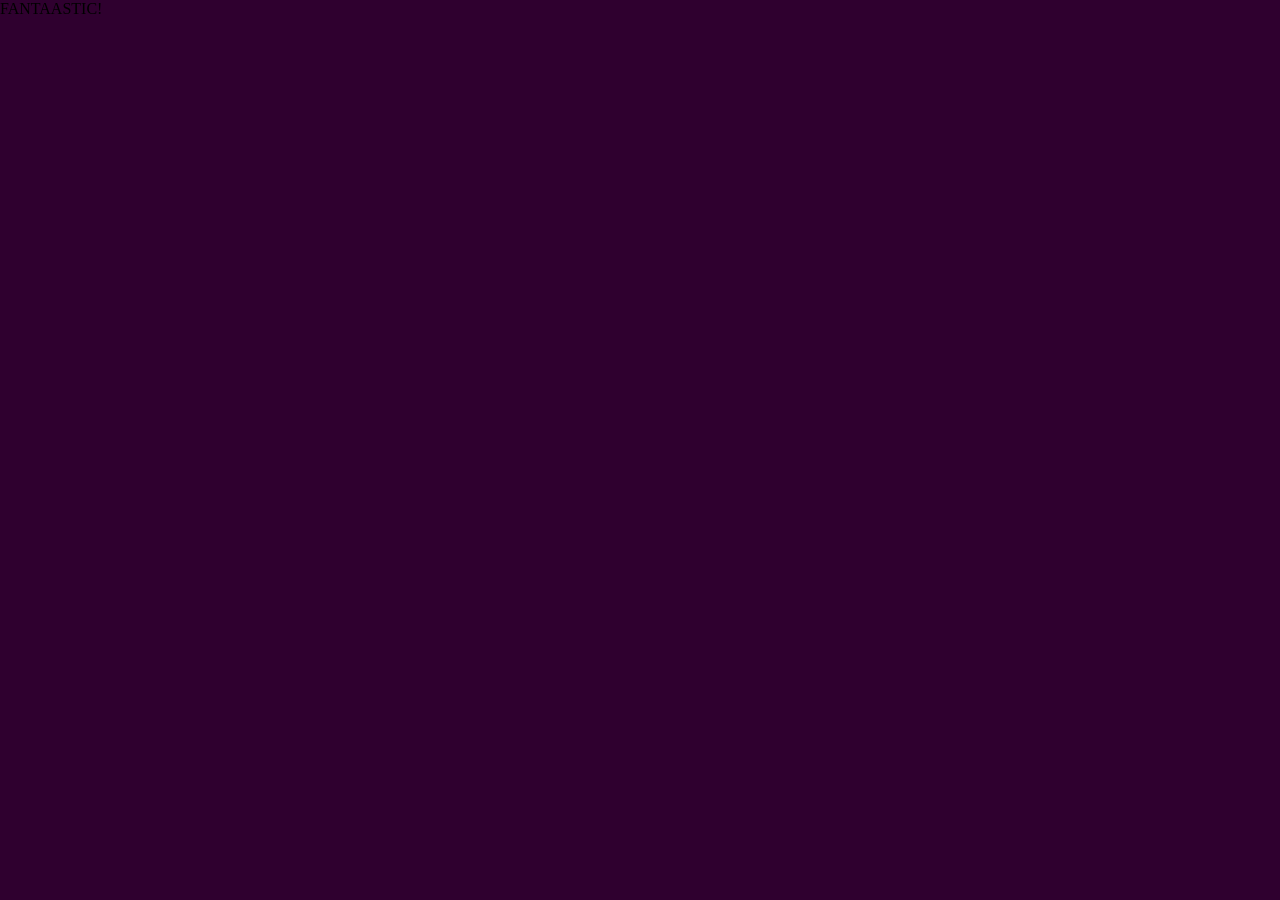
==== index.html @ 9be0a78f "first devel commit" ====
<!DOCTYPE html>
<html lang="en">
<head>
    <meta charset="UTF-8">
    <meta name="viewport" content="width=device-width, initial-scale=1.0">
    <title>Matt Wired Content Creator Links</title>
    <link rel="stylesheet" href="css/style.css">
</head>
<body>
    FANTAASTIC!
    <script src="js/main.js"></script>
</body>
</html>
---- css/style.css ----
* {
    margin: 0;
    padding: 0;
    box-sizing: border-box;
}

body {
    background-color: #2f002f;
}
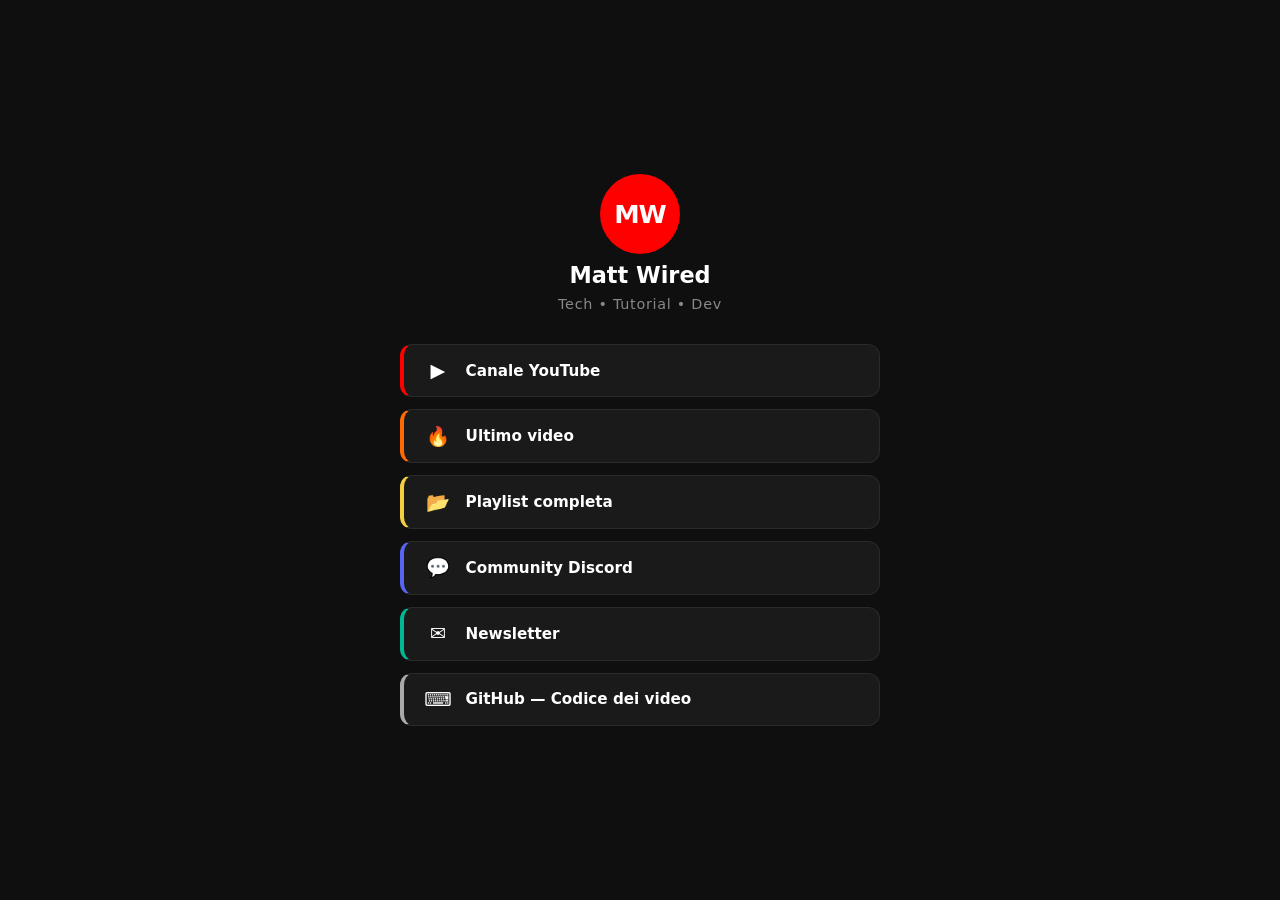
==== commit 26dc6c8c: "test ai" ====
--- a/index.html
+++ b/index.html
@@ -1,13 +1,59 @@
 <!DOCTYPE html>
-<html lang="en">
+<html lang="it">
 <head>
     <meta charset="UTF-8">
     <meta name="viewport" content="width=device-width, initial-scale=1.0">
-    <title>Matt Wired Content Creator Links</title>
+    <title>Matt Wired</title>
     <link rel="stylesheet" href="css/style.css">
 </head>
 <body>
-    FANTAASTIC!
+    <div class="container">
+        <div class="profile">
+            <div class="avatar">MW</div>
+            <h1>Matt Wired</h1>
+            <p class="bio">Tech • Tutorial • Dev</p>
+        </div>
+
+        <ul class="links">
+            <li>
+                <a href="#" class="link-card youtube">
+                    <span class="icon">▶</span>
+                    <span class="label">Canale YouTube</span>
+                </a>
+            </li>
+            <li>
+                <a href="#" class="link-card video">
+                    <span class="icon">🔥</span>
+                    <span class="label">Ultimo video</span>
+                </a>
+            </li>
+            <li>
+                <a href="#" class="link-card playlist">
+                    <span class="icon">📂</span>
+                    <span class="label">Playlist completa</span>
+                </a>
+            </li>
+            <li>
+                <a href="#" class="link-card discord">
+                    <span class="icon">💬</span>
+                    <span class="label">Community Discord</span>
+                </a>
+            </li>
+            <li>
+                <a href="#" class="link-card newsletter">
+                    <span class="icon">✉️</span>
+                    <span class="label">Newsletter</span>
+                </a>
+            </li>
+            <li>
+                <a href="#" class="link-card github">
+                    <span class="icon">⌨</span>
+                    <span class="label">GitHub — Codice dei video</span>
+                </a>
+            </li>
+        </ul>
+    </div>
+
     <script src="js/main.js"></script>
 </body>
 </html>
--- a/css/style.css
+++ b/css/style.css
@@ -5,5 +5,100 @@
 }
 
 body {
-    background-color: #2f002f;
-}+    background-color: #0f0f0f;
+    font-family: 'Segoe UI', system-ui, sans-serif;
+    min-height: 100vh;
+    display: flex;
+    align-items: center;
+    justify-content: center;
+    padding: 2rem 1rem;
+}
+
+.container {
+    width: 100%;
+    max-width: 480px;
+    display: flex;
+    flex-direction: column;
+    align-items: center;
+    gap: 2rem;
+}
+
+/* ── Profile ── */
+.profile {
+    display: flex;
+    flex-direction: column;
+    align-items: center;
+    gap: 0.5rem;
+    text-align: center;
+}
+
+.avatar {
+    width: 80px;
+    height: 80px;
+    border-radius: 50%;
+    background: #ff0000;
+    color: #fff;
+    font-size: 1.6rem;
+    font-weight: 700;
+    display: flex;
+    align-items: center;
+    justify-content: center;
+    letter-spacing: -1px;
+}
+
+.profile h1 {
+    color: #ffffff;
+    font-size: 1.4rem;
+    font-weight: 700;
+}
+
+.bio {
+    color: #888;
+    font-size: 0.9rem;
+    letter-spacing: 0.05em;
+}
+
+/* ── Links list ── */
+.links {
+    width: 100%;
+    list-style: none;
+    display: flex;
+    flex-direction: column;
+    gap: 0.75rem;
+}
+
+.link-card {
+    display: flex;
+    align-items: center;
+    gap: 0.85rem;
+    width: 100%;
+    padding: 0.9rem 1.25rem;
+    border-radius: 12px;
+    text-decoration: none;
+    font-size: 0.95rem;
+    font-weight: 600;
+    transition: transform 0.15s ease, filter 0.15s ease;
+    background: #1a1a1a;
+    color: #fff;
+    border: 1px solid #2a2a2a;
+}
+
+.link-card:hover {
+    transform: translateY(-2px);
+    filter: brightness(1.15);
+}
+
+.link-card .icon {
+    font-size: 1.2rem;
+    width: 28px;
+    text-align: center;
+    flex-shrink: 0;
+}
+
+/* Individual accent colours */
+.link-card.youtube   { border-left: 4px solid #ff0000; }
+.link-card.video     { border-left: 4px solid #ff6a00; }
+.link-card.playlist  { border-left: 4px solid #f4d03f; }
+.link-card.discord   { border-left: 4px solid #5865f2; }
+.link-card.newsletter{ border-left: 4px solid #00b894; }
+.link-card.github    { border-left: 4px solid #aaa; }
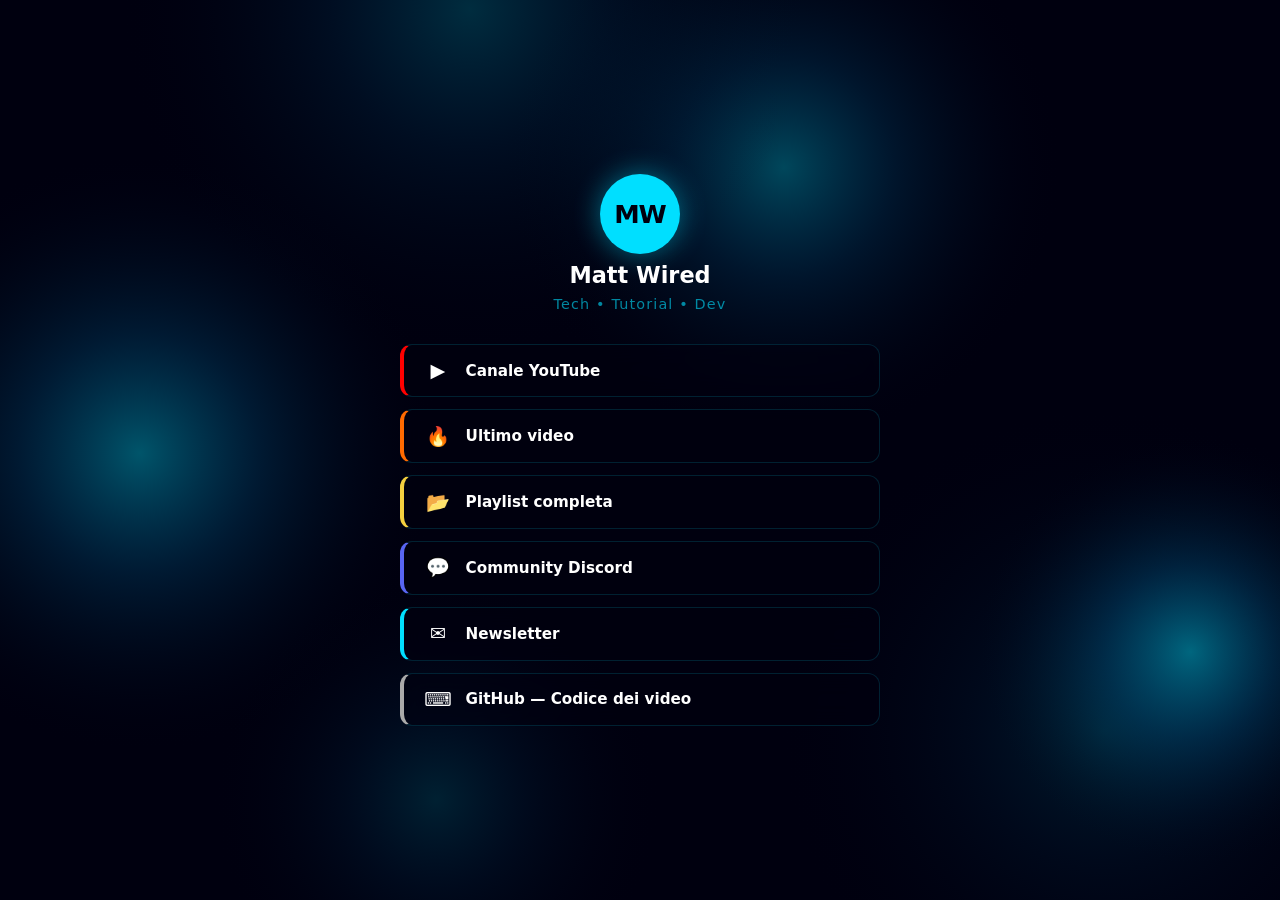
==== commit a7e74660: "test 2 ai" ====
--- a/index.html
+++ b/index.html
@@ -7,6 +7,8 @@
     <link rel="stylesheet" href="css/style.css">
 </head>
 <body>
+    <canvas id="bg-canvas"></canvas>
+
     <div class="container">
         <div class="profile">
             <div class="avatar">MW</div>
--- a/css/style.css
+++ b/css/style.css
@@ -5,7 +5,7 @@
 }
 
 body {
-    background-color: #0f0f0f;
+    background-color: rgb(0,0,15);
     font-family: 'Segoe UI', system-ui, sans-serif;
     min-height: 100vh;
     display: flex;
@@ -14,7 +14,20 @@
     padding: 2rem 1rem;
 }
 
+/* ── Animated canvas background ── */
+#bg-canvas {
+    position: fixed;
+    inset: 0;
+    width: 100%;
+    height: 100%;
+    z-index: 0;
+    display: block;
+}
+
+/* ── Layout ── */
 .container {
+    position: relative;
+    z-index: 1;
     width: 100%;
     max-width: 480px;
     display: flex;
@@ -36,14 +49,15 @@
     width: 80px;
     height: 80px;
     border-radius: 50%;
-    background: #ff0000;
-    color: #fff;
+    background: rgb(0,223,255);
+    color: rgb(0,0,15);
     font-size: 1.6rem;
     font-weight: 700;
     display: flex;
     align-items: center;
     justify-content: center;
     letter-spacing: -1px;
+    box-shadow: 0 0 28px rgba(0,223,255,0.45);
 }
 
 .profile h1 {
@@ -53,9 +67,9 @@
 }
 
 .bio {
-    color: #888;
+    color: rgba(0,223,255,0.6);
     font-size: 0.9rem;
-    letter-spacing: 0.05em;
+    letter-spacing: 0.08em;
 }
 
 /* ── Links list ── */
@@ -77,14 +91,17 @@
     text-decoration: none;
     font-size: 0.95rem;
     font-weight: 600;
-    transition: transform 0.15s ease, filter 0.15s ease;
-    background: #1a1a1a;
+    transition: transform 0.15s ease, filter 0.15s ease, box-shadow 0.15s ease;
+    background: rgba(0,0,15,0.55);
+    backdrop-filter: blur(12px);
+    -webkit-backdrop-filter: blur(12px);
     color: #fff;
-    border: 1px solid #2a2a2a;
+    border: 1px solid rgba(0,223,255,0.15);
 }
 
 .link-card:hover {
     transform: translateY(-2px);
+    box-shadow: 0 4px 24px rgba(0,223,255,0.2);
     filter: brightness(1.15);
 }
 
@@ -96,9 +113,9 @@
 }
 
 /* Individual accent colours */
-.link-card.youtube   { border-left: 4px solid #ff0000; }
-.link-card.video     { border-left: 4px solid #ff6a00; }
-.link-card.playlist  { border-left: 4px solid #f4d03f; }
-.link-card.discord   { border-left: 4px solid #5865f2; }
-.link-card.newsletter{ border-left: 4px solid #00b894; }
-.link-card.github    { border-left: 4px solid #aaa; }+.link-card.youtube    { border-left: 4px solid #ff0000; }
+.link-card.video      { border-left: 4px solid #ff6a00; }
+.link-card.playlist   { border-left: 4px solid #f4d03f; }
+.link-card.discord    { border-left: 4px solid #5865f2; }
+.link-card.newsletter { border-left: 4px solid rgb(0,223,255); }
+.link-card.github     { border-left: 4px solid #aaa; }
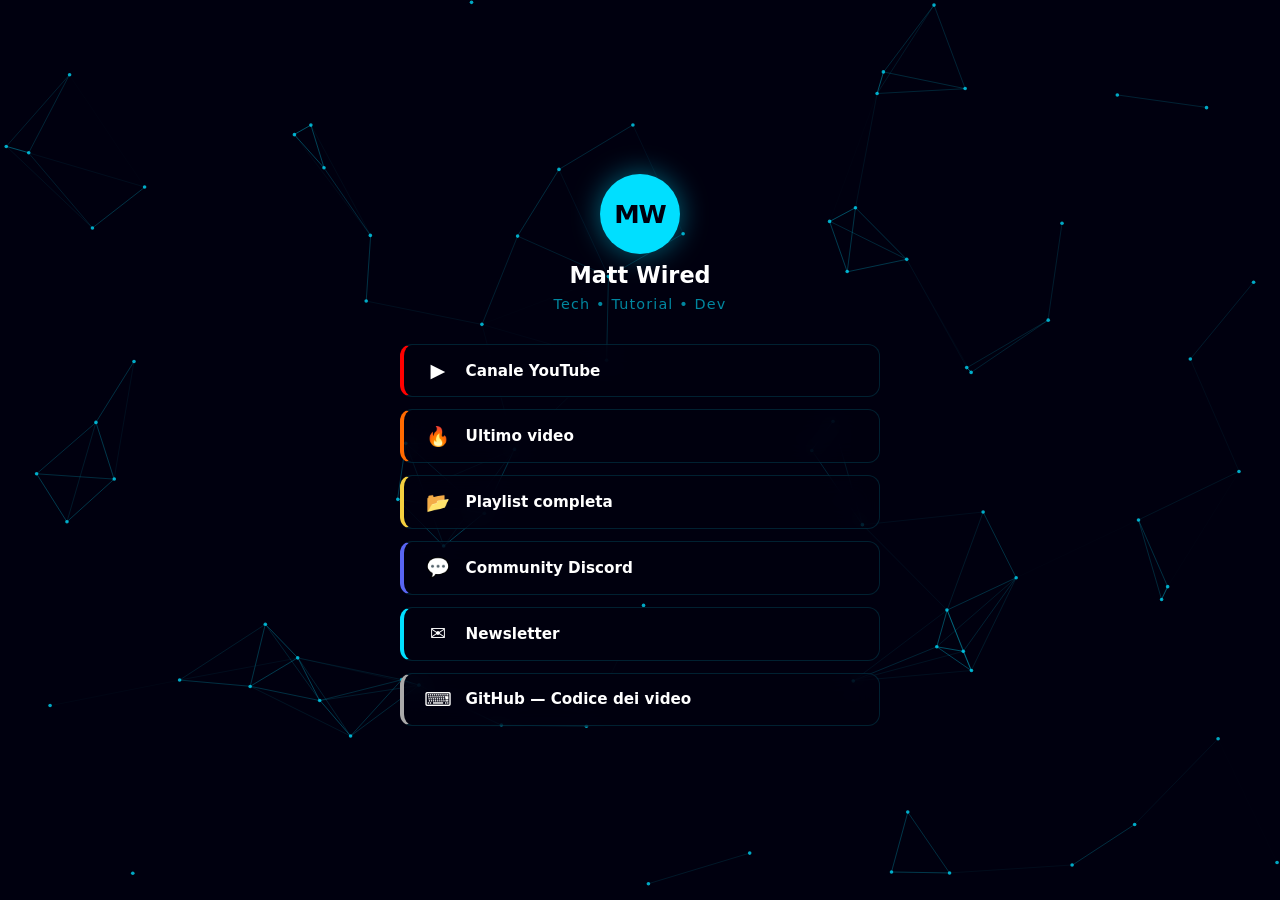
==== commit 12411bbc: "first link" ====
--- a/index.html
+++ b/index.html
@@ -18,7 +18,7 @@
 
         <ul class="links">
             <li>
-                <a href="#" class="link-card youtube">
+                <a href="https://youtube.com/@mattwired?sub_confirmation=1" class="link-card youtube">
                     <span class="icon">▶</span>
                     <span class="label">Canale YouTube</span>
                 </a>
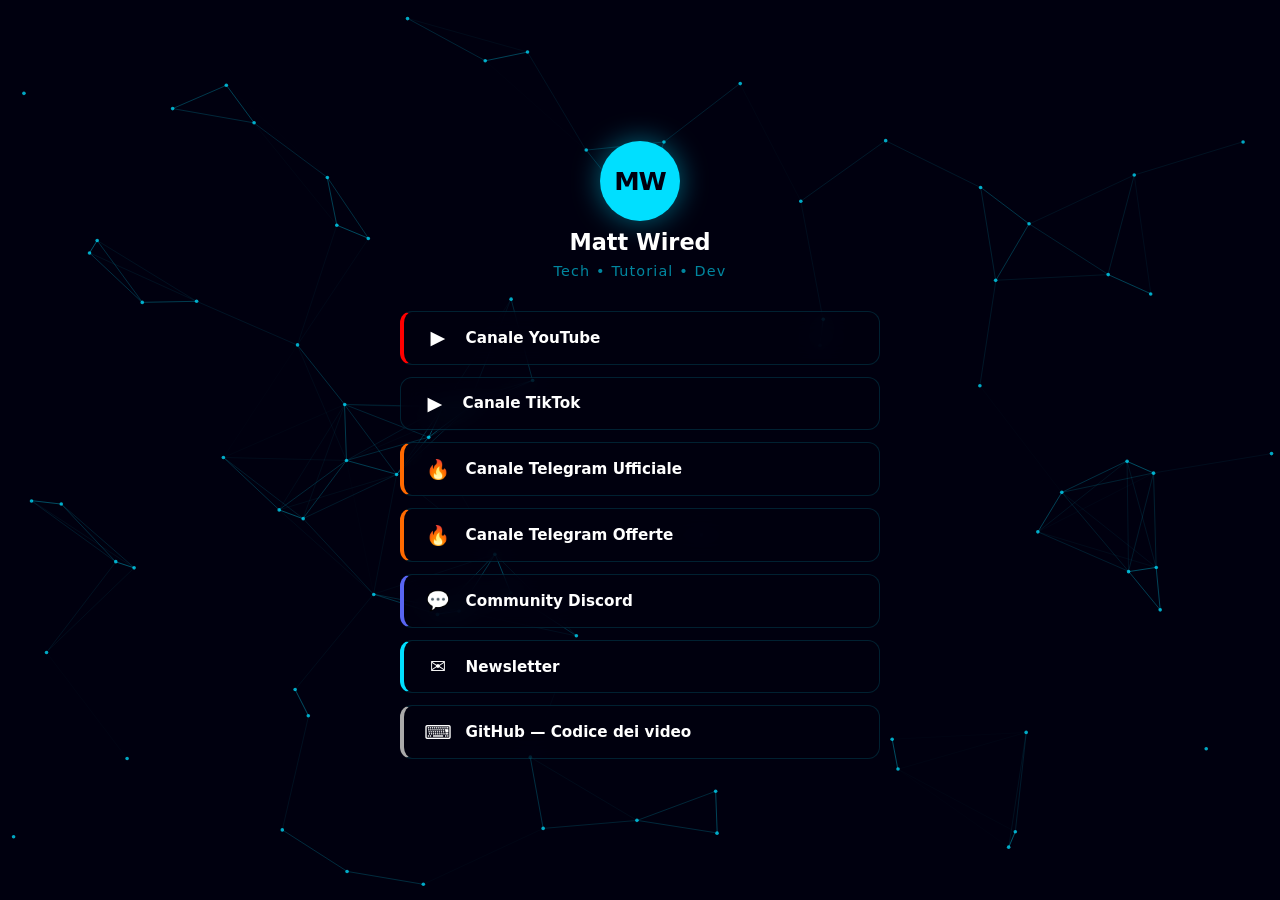
==== commit 8ef6db25: "first link" ====
--- a/index.html
+++ b/index.html
@@ -24,19 +24,25 @@
                 </a>
             </li>
             <li>
-                <a href="#" class="link-card video">
-                    <span class="icon">🔥</span>
-                    <span class="label">Ultimo video</span>
+                <a href="https://tiktok.com/@mattwired" class="link-card tiktok">
+                    <span class="icon">▶</span>
+                    <span class="label">Canale TikTok</span>
                 </a>
             </li>
             <li>
-                <a href="#" class="link-card playlist">
-                    <span class="icon">📂</span>
-                    <span class="label">Playlist completa</span>
+                <a href="https://t.me/mattwired" class="link-card video">
+                    <span class="icon">🔥</span>
+                    <span class="label">Canale Telegram Ufficiale</span>
                 </a>
             </li>
             <li>
-                <a href="#" class="link-card discord">
+                <a href="https://t.me/mattwiredofferte" class="link-card video">
+                    <span class="icon">🔥</span>
+                    <span class="label">Canale Telegram Offerte</span>
+                </a>
+            </li>
+            <li>
+                <a href="https://discord.gg/dzXUc9YeDj" class="link-card discord">
                     <span class="icon">💬</span>
                     <span class="label">Community Discord</span>
                 </a>
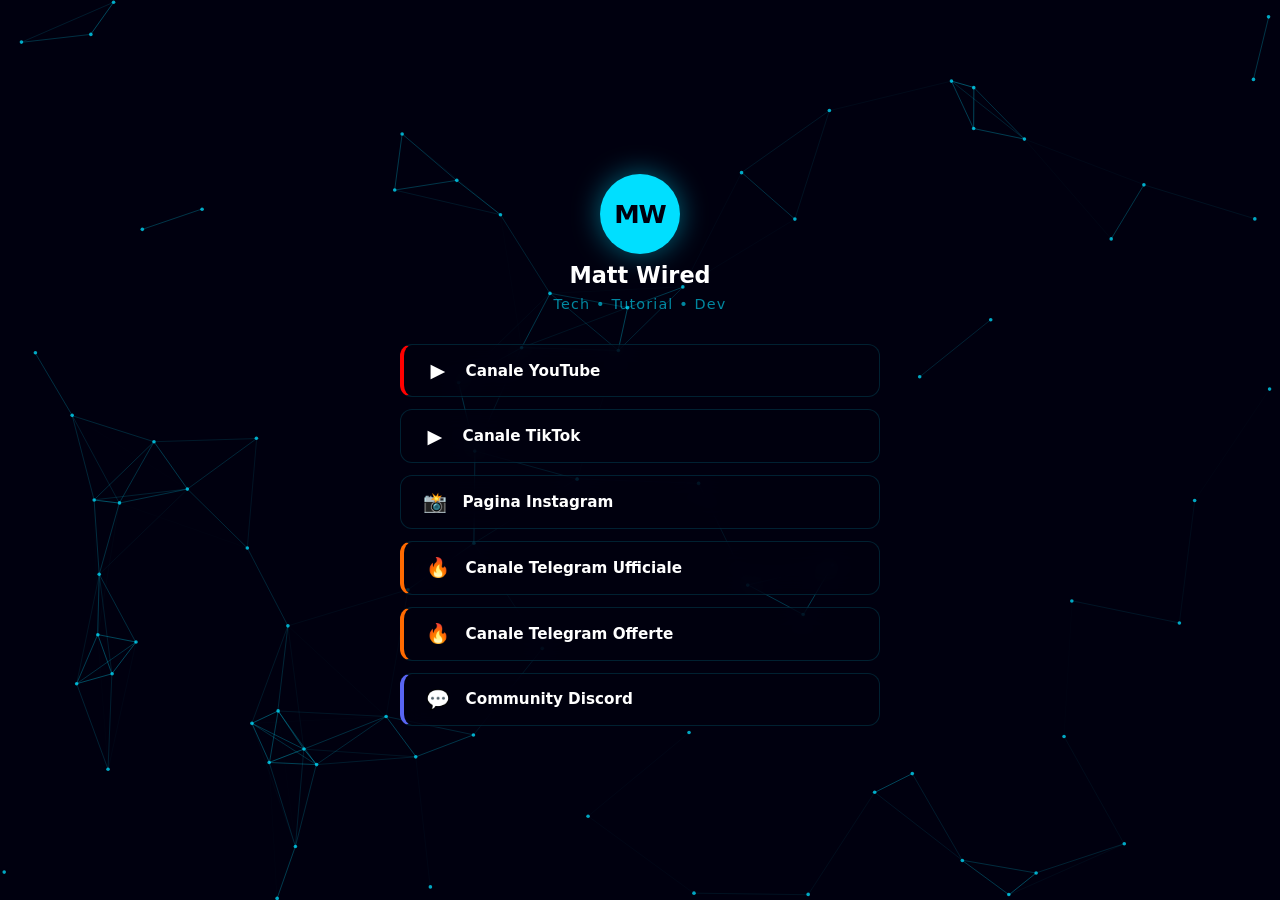
==== commit e6fef928: "first link" ====
--- a/index.html
+++ b/index.html
@@ -29,6 +29,12 @@
                     <span class="label">Canale TikTok</span>
                 </a>
             </li>
+             <li>
+                <a href="https://instagram.com/mattwiredofficial" class="link-card instagram">
+                    <span class="icon">📸</span>
+                    <span class="label">Pagina Instagram</span>
+                </a>
+            </li>
             <li>
                 <a href="https://t.me/mattwired" class="link-card video">
                     <span class="icon">🔥</span>
@@ -47,18 +53,6 @@
                     <span class="label">Community Discord</span>
                 </a>
             </li>
-            <li>
-                <a href="#" class="link-card newsletter">
-                    <span class="icon">✉️</span>
-                    <span class="label">Newsletter</span>
-                </a>
-            </li>
-            <li>
-                <a href="#" class="link-card github">
-                    <span class="icon">⌨</span>
-                    <span class="label">GitHub — Codice dei video</span>
-                </a>
-            </li>
         </ul>
     </div>
 
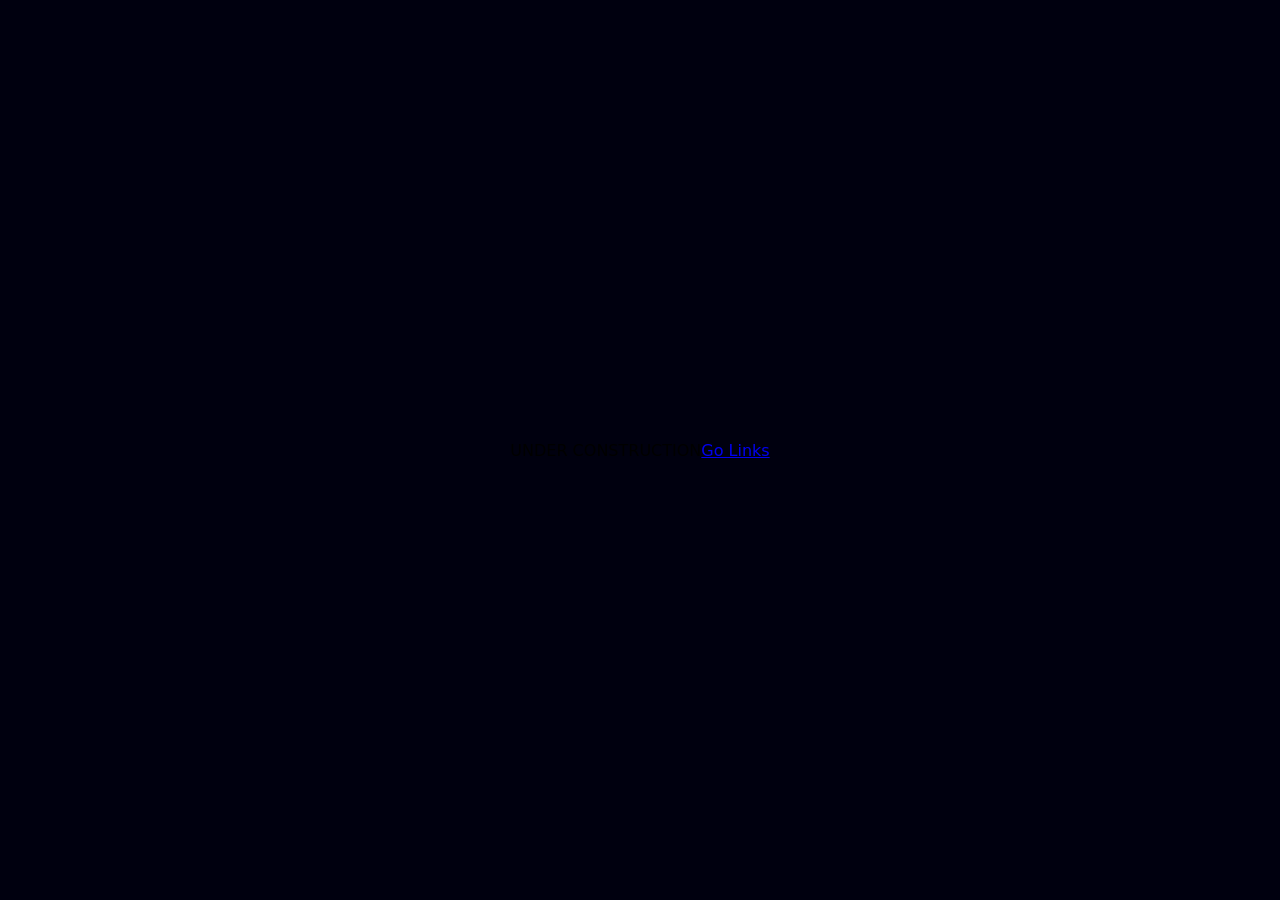
==== commit 51d0f959: "TEST 20" ====
--- a/index.html
+++ b/index.html
@@ -1,61 +1,14 @@
 <!DOCTYPE html>
-<html lang="it">
+<html lang="en">
 <head>
     <meta charset="UTF-8">
     <meta name="viewport" content="width=device-width, initial-scale=1.0">
-    <title>Matt Wired</title>
     <link rel="stylesheet" href="css/style.css">
+    <title>Document</title>
 </head>
 <body>
-    <canvas id="bg-canvas"></canvas>
-
-    <div class="container">
-        <div class="profile">
-            <div class="avatar">MW</div>
-            <h1>Matt Wired</h1>
-            <p class="bio">Tech • Tutorial • Dev</p>
-        </div>
-
-        <ul class="links">
-            <li>
-                <a href="https://youtube.com/@mattwired?sub_confirmation=1" class="link-card youtube">
-                    <span class="icon">▶</span>
-                    <span class="label">Canale YouTube</span>
-                </a>
-            </li>
-            <li>
-                <a href="https://tiktok.com/@mattwired" class="link-card tiktok">
-                    <span class="icon">▶</span>
-                    <span class="label">Canale TikTok</span>
-                </a>
-            </li>
-             <li>
-                <a href="https://instagram.com/mattwiredofficial" class="link-card instagram">
-                    <span class="icon">📸</span>
-                    <span class="label">Pagina Instagram</span>
-                </a>
-            </li>
-            <li>
-                <a href="https://t.me/mattwired" class="link-card video">
-                    <span class="icon">🔥</span>
-                    <span class="label">Canale Telegram Ufficiale</span>
-                </a>
-            </li>
-            <li>
-                <a href="https://t.me/mattwiredofferte" class="link-card video">
-                    <span class="icon">🔥</span>
-                    <span class="label">Canale Telegram Offerte</span>
-                </a>
-            </li>
-            <li>
-                <a href="https://discord.gg/dzXUc9YeDj" class="link-card discord">
-                    <span class="icon">💬</span>
-                    <span class="label">Community Discord</span>
-                </a>
-            </li>
-        </ul>
-    </div>
-
+    UNDER CONSTRUCTION
+    <a href="links/links.html">Go Links</a>
     <script src="js/main.js"></script>
 </body>
 </html>
